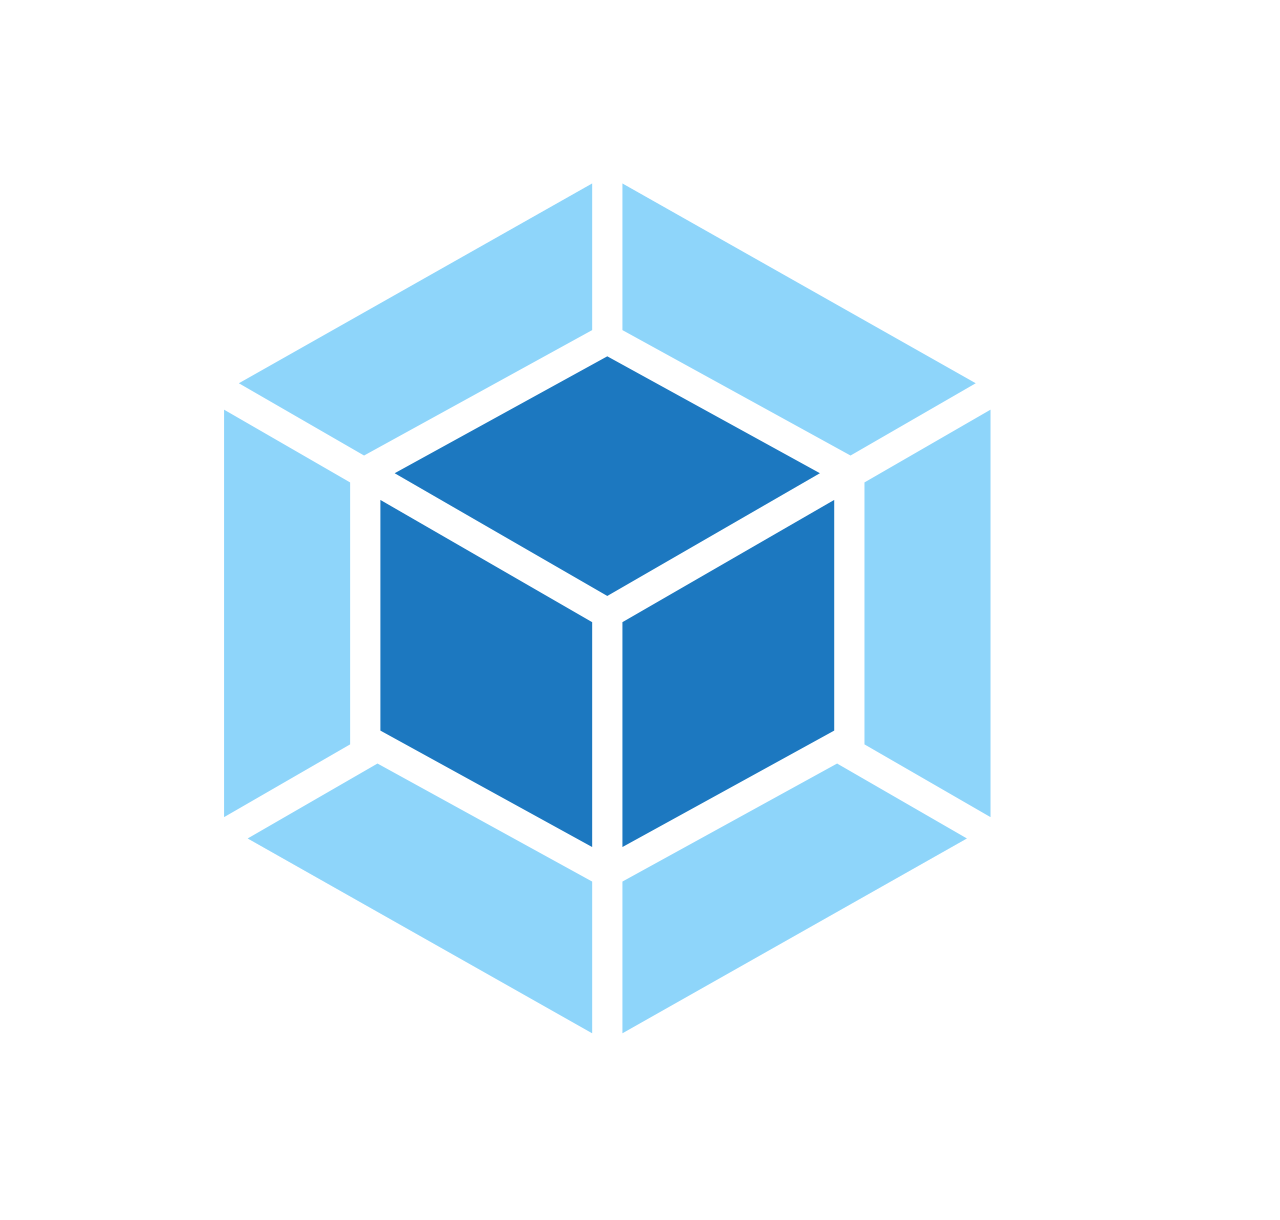
==== src/index.html @ f1173f34 "Commit inicial" ====
<!DOCTYPE html>
<html lang="en">
  <head>
    <meta charset="UTF-8" />
    <meta name="viewport" content="width=device-width, initial-scale=1.0" />
    <title>Webpack</title>
  </head>
  <body>

    <img src="./assets/webpack-logo.png" alt="Webpack logo">


  </body>
</html>
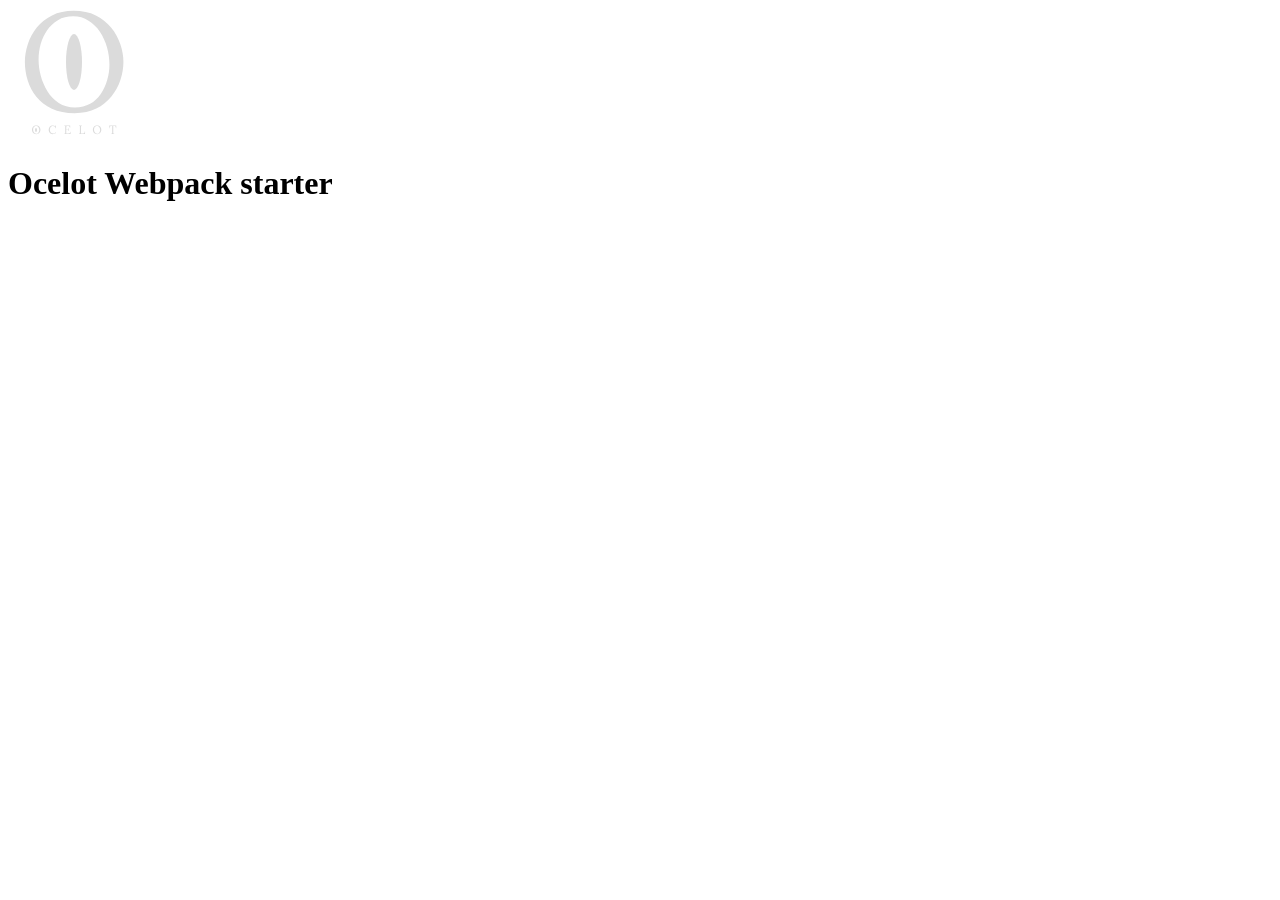
==== commit 34272201: "Modificaciones al webpack starter" ====
--- a/src/index.html
+++ b/src/index.html
@@ -6,9 +6,20 @@
     <title>Webpack</title>
   </head>
   <body>
+    <svg width="132" height="132" viewBox="0 0 132 132" fill="none" xmlns="http://www.w3.org/2000/svg">
+<g clip-path="url(#clip0)">
+<path d="M66.7038 105.24C57.8372 105.24 50.2305 103.747 43.8838 100.76C37.5372 97.7733 32.3572 93.8067 28.3438 88.86C24.4238 83.82 21.5305 78.2667 19.6638 72.2C17.7972 66.1333 16.8638 60.0667 16.8638 54C16.8638 48.12 17.8438 42.1933 19.8038 36.22C21.7638 30.1533 24.7505 24.6 28.7638 19.56C32.8705 14.52 37.9572 10.46 44.0238 7.38C50.1838 4.3 57.3705 2.76 65.5838 2.76C74.1705 2.76 81.5905 4.3 87.8438 7.38C94.0972 10.46 99.2305 14.5667 103.244 19.7C107.35 24.74 110.384 30.2467 112.344 36.22C114.397 42.1933 115.424 48.12 115.424 54C115.424 59.7867 114.444 65.7133 112.484 71.78C110.524 77.7533 107.49 83.3067 103.384 88.44C99.3705 93.48 94.3305 97.54 88.2638 100.62C82.1972 103.7 75.0105 105.24 66.7038 105.24ZM66.9838 99.5C72.7705 99.5 77.8105 98.2867 82.1038 95.86C86.3972 93.34 89.9438 90.0267 92.7438 85.92C95.6372 81.72 97.7838 77.1 99.1838 72.06C100.677 66.9267 101.424 61.7933 101.424 56.66C101.424 50.8733 100.63 45.1333 99.0438 39.44C97.4572 33.7467 95.1238 28.5667 92.0438 23.9C88.9638 19.2333 85.1372 15.5 80.5638 12.7C76.0838 9.80666 70.9505 8.35999 65.1638 8.35999C59.3772 8.35999 54.2905 9.61999 49.9038 12.14C45.6105 14.66 42.0172 18.02 39.1238 22.22C36.3238 26.3267 34.1772 30.9467 32.6838 36.08C31.2838 41.12 30.5838 46.2533 30.5838 51.48C30.5838 56.6133 31.2838 61.98 32.6838 67.58C34.1772 73.18 36.4172 78.4067 39.4038 83.26C42.3905 88.1133 46.1705 92.0333 50.7438 95.02C55.3172 98.0067 60.7305 99.5 66.9838 99.5Z" fill="#DBDBDB"/>
+<ellipse cx="66" cy="54" rx="8" ry="28" fill="#DBDBDB"/>
+<path d="M28.2498 126.192C27.4898 126.192 26.8378 126.064 26.2938 125.808C25.7498 125.552 25.3058 125.212 24.9618 124.788C24.6258 124.356 24.3778 123.88 24.2178 123.36C24.0578 122.84 23.9778 122.32 23.9778 121.8C23.9778 121.296 24.0618 120.788 24.2298 120.276C24.3978 119.756 24.6538 119.28 24.9978 118.848C25.3498 118.416 25.7858 118.068 26.3058 117.804C26.8338 117.54 27.4498 117.408 28.1538 117.408C28.8898 117.408 29.5258 117.54 30.0618 117.804C30.5978 118.068 31.0378 118.42 31.3818 118.86C31.7338 119.292 31.9938 119.764 32.1618 120.276C32.3378 120.788 32.4258 121.296 32.4258 121.8C32.4258 122.296 32.3418 122.804 32.1738 123.324C32.0058 123.836 31.7458 124.312 31.3938 124.752C31.0498 125.184 30.6178 125.532 30.0978 125.796C29.5778 126.06 28.9618 126.192 28.2498 126.192ZM28.2738 125.7C28.7698 125.7 29.2018 125.596 29.5698 125.388C29.9378 125.172 30.2418 124.888 30.4818 124.536C30.7298 124.176 30.9138 123.78 31.0338 123.348C31.1618 122.908 31.2258 122.468 31.2258 122.028C31.2258 121.532 31.1578 121.04 31.0218 120.552C30.8858 120.064 30.6858 119.62 30.4218 119.22C30.1578 118.82 29.8298 118.5 29.4378 118.26C29.0538 118.012 28.6138 117.888 28.1178 117.888C27.6218 117.888 27.1858 117.996 26.8098 118.212C26.4418 118.428 26.1338 118.716 25.8858 119.076C25.6458 119.428 25.4618 119.824 25.3338 120.264C25.2138 120.696 25.1538 121.136 25.1538 121.584C25.1538 122.024 25.2138 122.484 25.3338 122.964C25.4618 123.444 25.6538 123.892 25.9098 124.308C26.1658 124.724 26.4898 125.06 26.8818 125.316C27.2738 125.572 27.7378 125.7 28.2738 125.7ZM47.4491 120.276C47.3691 119.524 47.1051 118.94 46.6571 118.524C46.2171 118.108 45.6491 117.9 44.9531 117.9C44.3851 117.9 43.8691 118.06 43.4051 118.38C42.9411 118.692 42.5691 119.136 42.2891 119.712C42.0171 120.288 41.8811 120.968 41.8811 121.752C41.8811 122.504 42.0251 123.168 42.3131 123.744C42.6011 124.32 42.9891 124.768 43.4771 125.088C43.9651 125.408 44.5051 125.568 45.0971 125.568C45.6171 125.568 46.1291 125.452 46.6331 125.22C47.1371 124.98 47.5491 124.636 47.8691 124.188L48.1811 124.44C47.8371 124.912 47.4651 125.276 47.0651 125.532C46.6651 125.788 46.2651 125.96 45.8651 126.048C45.4731 126.144 45.1131 126.192 44.7851 126.192C44.1851 126.192 43.6331 126.084 43.1291 125.868C42.6331 125.652 42.2011 125.352 41.8331 124.968C41.4731 124.576 41.1931 124.124 40.9931 123.612C40.8011 123.092 40.7051 122.532 40.7051 121.932C40.7051 121.364 40.7891 120.812 40.9571 120.276C41.1331 119.74 41.3931 119.256 41.7371 118.824C42.0811 118.392 42.5131 118.048 43.0331 117.792C43.5611 117.536 44.1731 117.408 44.8691 117.408C45.7491 117.408 46.5571 117.652 47.2931 118.14L47.2331 117.492H47.8811V120.276H47.4491ZM60.5798 122.892C60.5798 122.54 60.5318 122.288 60.4358 122.136C60.3398 121.984 60.1878 121.892 59.9798 121.86C59.7718 121.828 59.4958 121.82 59.1518 121.836L58.2758 121.872V124.62C58.2758 125.036 58.2638 125.348 58.2398 125.556L60.5318 125.52C60.8838 125.512 61.1878 125.456 61.4438 125.352C61.6998 125.24 61.8998 125.048 62.0438 124.776C62.1878 124.504 62.2598 124.132 62.2598 123.66H62.6678L62.5958 126H56.4038V125.604C56.7078 125.588 56.9158 125.52 57.0278 125.4C57.1398 125.272 57.1998 125.1 57.2078 124.884C57.2238 124.66 57.2318 124.408 57.2318 124.128V118.944C57.2318 118.608 57.2438 118.32 57.2678 118.08C57.1238 118.088 56.9798 118.096 56.8358 118.104C56.6918 118.112 56.5478 118.12 56.4038 118.128V117.6H62.1758L62.2358 119.7H61.8398C61.8398 119.228 61.7678 118.872 61.6238 118.632C61.4798 118.384 61.2838 118.22 61.0358 118.14C60.7958 118.052 60.5238 118.012 60.2198 118.02L59.1878 118.044C58.8918 118.052 58.6798 118.108 58.5518 118.212C58.4238 118.316 58.3438 118.472 58.3118 118.68C58.2878 118.88 58.2758 119.144 58.2758 119.472V121.392L60.5318 121.404L60.4478 120.372H60.9758V122.892H60.5798ZM71.0686 126V125.604C71.3726 125.588 71.5806 125.52 71.6926 125.4C71.8046 125.272 71.8646 125.1 71.8726 124.884C71.8886 124.66 71.8966 124.408 71.8966 124.128V118.944C71.8966 118.608 71.9086 118.32 71.9326 118.08C71.7886 118.088 71.6446 118.096 71.5006 118.104C71.3566 118.112 71.2126 118.12 71.0686 118.128V117.6H73.7686V117.996C73.4726 118.004 73.2646 118.072 73.1446 118.2C73.0326 118.328 72.9686 118.5 72.9526 118.716C72.9446 118.932 72.9406 119.184 72.9406 119.472V124.62C72.9406 125.036 72.9286 125.348 72.9046 125.556L75.1486 125.52C75.6526 125.512 76.0326 125.352 76.2886 125.04C76.5526 124.728 76.6846 124.22 76.6846 123.516H77.0926L77.0206 126H71.0686ZM89.1357 126.192C88.3757 126.192 87.7237 126.064 87.1797 125.808C86.6357 125.552 86.1917 125.212 85.8477 124.788C85.5117 124.356 85.2637 123.88 85.1037 123.36C84.9437 122.84 84.8637 122.32 84.8637 121.8C84.8637 121.296 84.9477 120.788 85.1157 120.276C85.2837 119.756 85.5397 119.28 85.8837 118.848C86.2357 118.416 86.6717 118.068 87.1917 117.804C87.7197 117.54 88.3357 117.408 89.0397 117.408C89.7757 117.408 90.4117 117.54 90.9477 117.804C91.4837 118.068 91.9237 118.42 92.2677 118.86C92.6197 119.292 92.8797 119.764 93.0477 120.276C93.2237 120.788 93.3117 121.296 93.3117 121.8C93.3117 122.296 93.2277 122.804 93.0597 123.324C92.8917 123.836 92.6317 124.312 92.2797 124.752C91.9357 125.184 91.5037 125.532 90.9837 125.796C90.4637 126.06 89.8477 126.192 89.1357 126.192ZM89.1597 125.7C89.6557 125.7 90.0877 125.596 90.4557 125.388C90.8237 125.172 91.1277 124.888 91.3677 124.536C91.6157 124.176 91.7997 123.78 91.9197 123.348C92.0477 122.908 92.1117 122.468 92.1117 122.028C92.1117 121.532 92.0437 121.04 91.9077 120.552C91.7717 120.064 91.5717 119.62 91.3077 119.22C91.0437 118.82 90.7157 118.5 90.3237 118.26C89.9397 118.012 89.4997 117.888 89.0037 117.888C88.5077 117.888 88.0717 117.996 87.6957 118.212C87.3277 118.428 87.0197 118.716 86.7717 119.076C86.5317 119.428 86.3477 119.824 86.2197 120.264C86.0997 120.696 86.0397 121.136 86.0397 121.584C86.0397 122.024 86.0997 122.484 86.2197 122.964C86.3477 123.444 86.5397 123.892 86.7957 124.308C87.0517 124.724 87.3757 125.06 87.7677 125.316C88.1597 125.572 88.6237 125.7 89.1597 125.7ZM107.846 120.132C107.838 119.66 107.79 119.268 107.702 118.956C107.614 118.644 107.458 118.412 107.234 118.26C107.018 118.1 106.702 118.024 106.286 118.032H105.266L105.254 124.572C105.254 124.996 105.242 125.312 105.218 125.52C105.386 125.512 105.55 125.504 105.71 125.496C105.878 125.488 106.046 125.48 106.214 125.472V126H103.394V125.604C103.698 125.588 103.902 125.516 104.006 125.388C104.118 125.26 104.178 125.088 104.186 124.872C104.202 124.648 104.21 124.4 104.21 124.128L104.222 118.044L102.986 118.056C102.482 118.056 102.126 118.224 101.918 118.56C101.71 118.896 101.606 119.42 101.606 120.132H101.162L101.234 117.6H108.23L108.302 120.132H107.846Z" fill="#DBDBDB"/>
+<ellipse cx="28" cy="122" rx="1" ry="2" fill="#DBDBDB"/>
+</g>
+<defs>
+<clipPath id="clip0">
+<rect width="132" height="132" fill="white"/>
+</clipPath>
+</defs>
+</svg>
 
-    <img src="./assets/webpack-logo.png" alt="Webpack logo">
-
-
+    <h1>Ocelot Webpack starter</h1>
   </body>
 </html>
